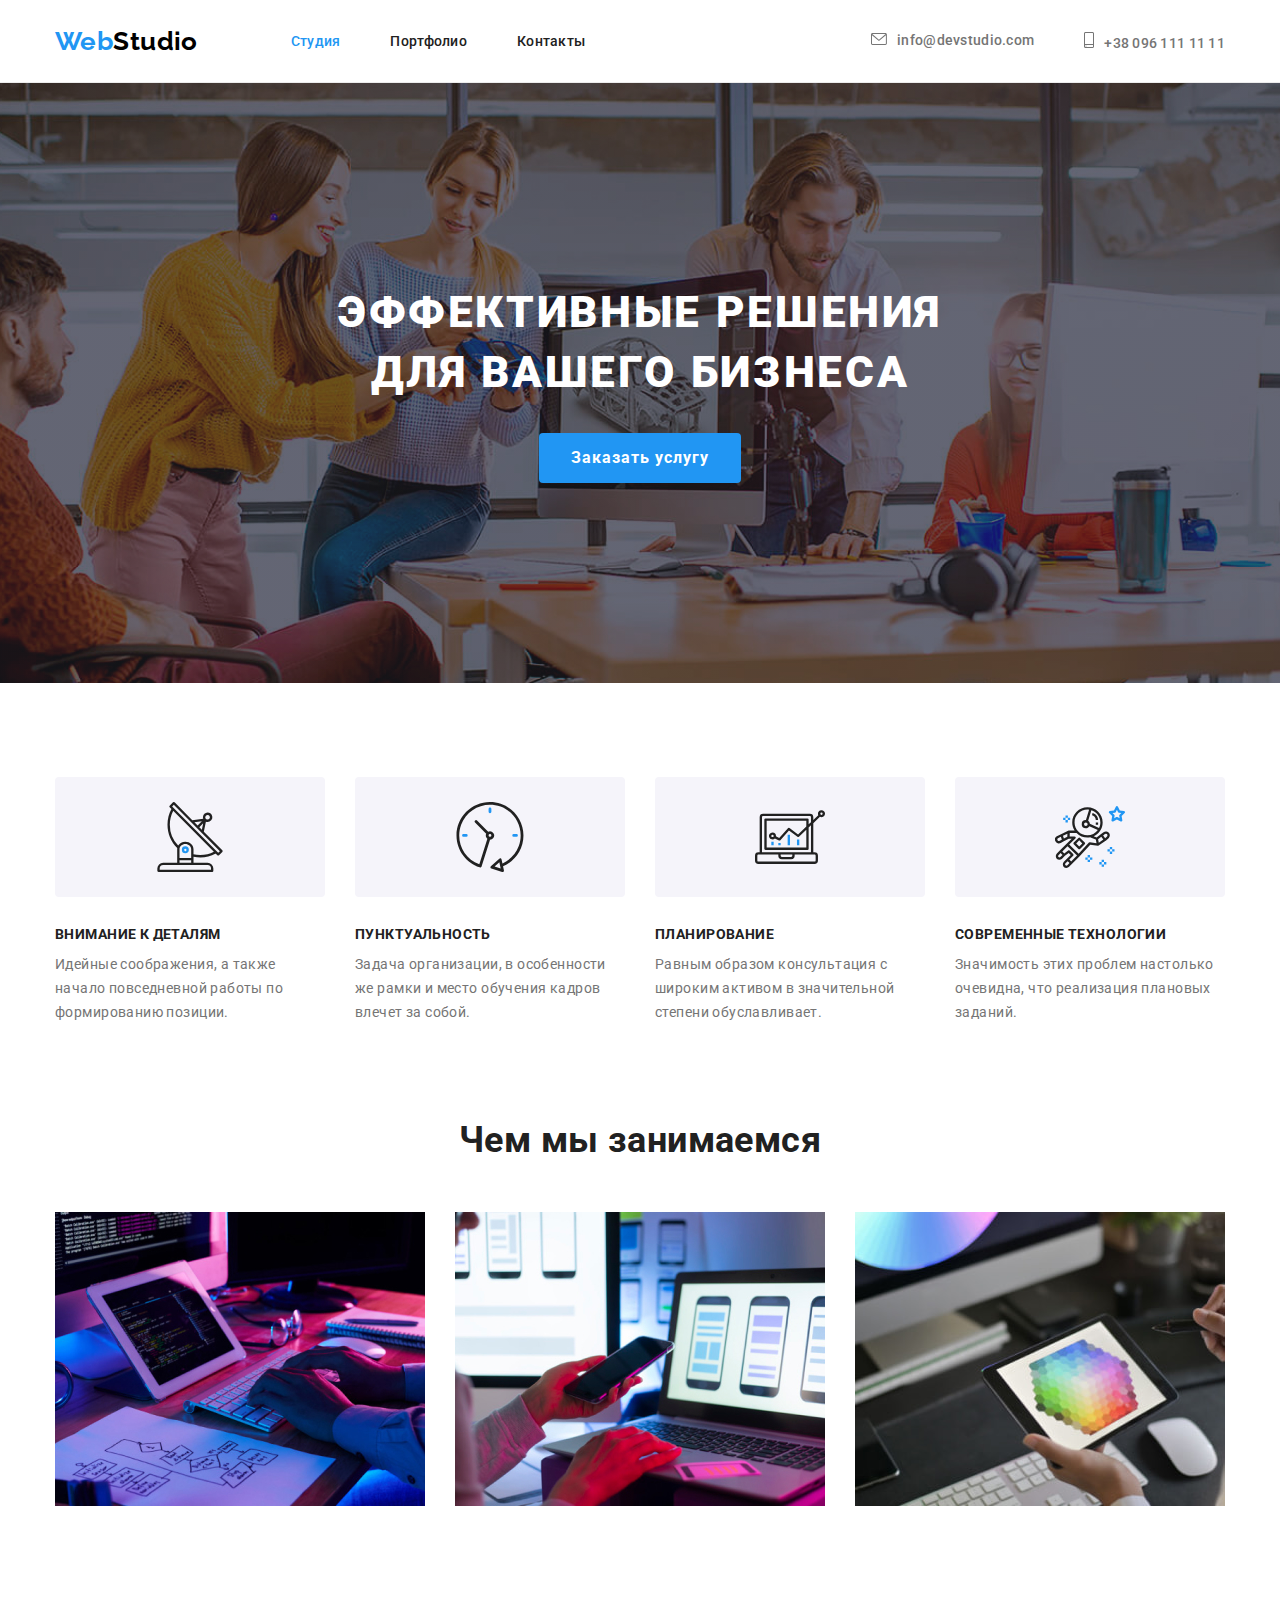
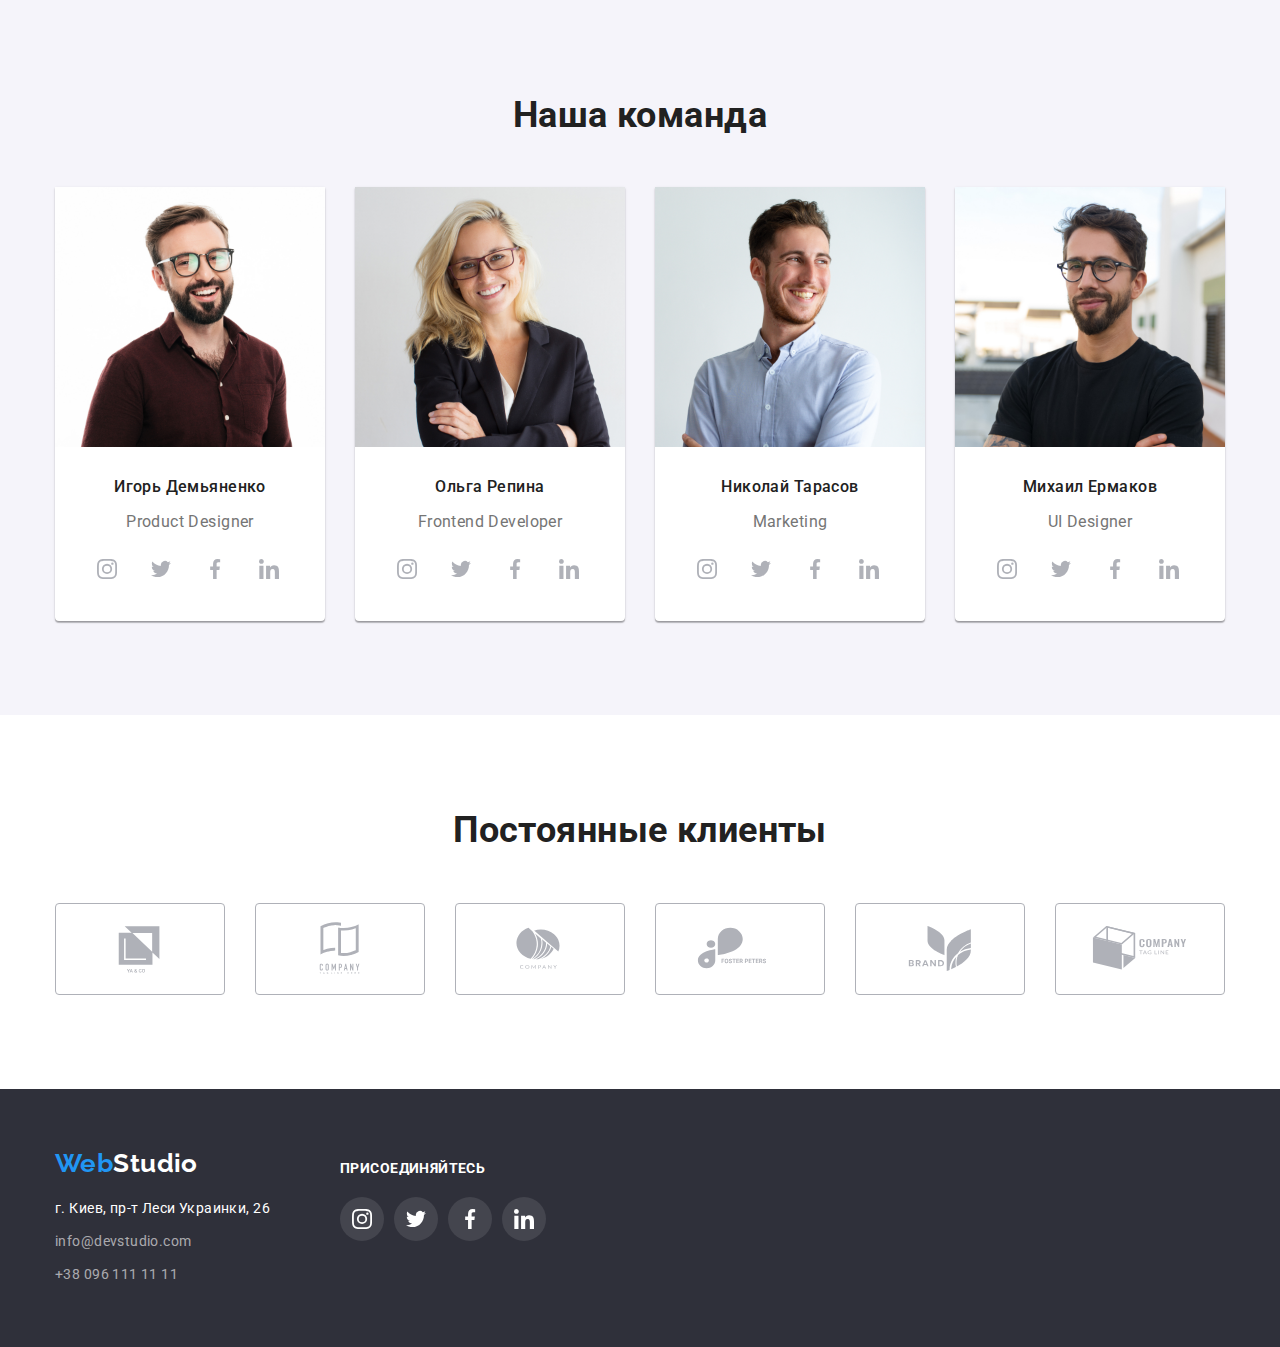
==== index.html @ 72c7c44a "Initial commit" ====
<!DOCTYPE html>
<html lang="ru">

<head>
  <meta charset="UTF-8" />
  <meta http-equiv="X-UA-Compatible" content="IE=edge" />
  <meta name="viewport" content="width=device-width, initial-scale=1.0" />
  <title lang="en">WebStudio</title>
  <link rel="preconnect" href="https://fonts.googleapis.com" />
  <link rel="preconnect" href="https://fonts.gstatic.com" crossorigin />
  <link href="https://fonts.googleapis.com/css2?family=Raleway:wght@700&family=Roboto:wght@400;500;700;900&display=swap"
    rel="stylesheet" />
  <link rel="stylesheet"
    href="https://cdnjs.cloudflare.com/ajax/libs/modern-normalize/1.1.0/modern-normalize.min.css" />
  <link rel="stylesheet" href="./css/styles.css" />
</head>

<body>
  <header class="header">
    <div class="container main-nav">
      <a class="logo" lang="en" href="./index.html"><span class="logo-body">Web</span>Studio</a>
      <nav>
        <ul class="site-nav list">
          <li class="site-nav-item">
            <a class="link-nav link current" href="./index.html">Студия</a>
          </li>
          <li class="site-nav-item">
            <a class="link-nav link" href="./portfolio.html">Портфолио</a>
          </li>
          <li class="site-nav-item">
            <a class="link-nav link" href="#">Контакты</a>
          </li>
        </ul>
      </nav>

      <ul class="contact-nav list">
        <li class="contact-nav-item">
          <a class="link-cont link" lang="en" href="mailto:info@devstudio.com">
            <svg class="contact-icon" width="16px" height="12px">
              <use href="./images/SVG/icons.svg#envelope"></use>
            </svg>info@devstudio.com</a>
        </li>
        <li class="contact-nav-item">
          <a class="link-cont link" href="tel:+380961111111"><svg class="contact-icon" width="10px" height="16px">
              <use href="./images/SVG/icons.svg#smartphon"></use>
            </svg>+38 096 111 11 11</a>
        </li>
      </ul>
    </div>
  </header>

  <main>
    <section class="hero overlay">
      <div class="container">
        <h1 class="hero-title">Эффективные решения для вашего бизнеса</h1>
        <button type="button" class="btn">Заказать услугу</button>
      </div>
    </section>

    <section class="section">
      <div class="container">
        <h2 hidden>Особенности</h2>
        <ul class="feature list">
          <li class="feature-list">
            <div class="feature-cont">
              <svg class="feature-icon" width="70" height="70">
                <use href="./images/SVG/icons.svg#antenna"></use>
              </svg>
            </div>
            <h3 class="feature-title">Внимание к деталям</h3>
            <p class="feature-text">
              Идейные соображения, а также начало повседневной работы по формированию позиции.
            </p>
          </li>
          <li class="feature-list">
            <div class="feature-cont">
              <svg class="feature-icon" width="70" height="70">
                <use href="./images/SVG/icons.svg#clock"></use>
              </svg>
            </div>
            <h3 class="feature-title">Пунктуальность</h3>
            <p class="feature-text">
              Задача организации, в особенности же рамки и место обучения кадров влечет за собой.
            </p>
          </li>
          <li class="feature-list">
            <div class="feature-cont">
              <svg class="feature-icon" width="70" height="70">
                <use href="./images/SVG/icons.svg#diagram"></use>
              </svg>
            </div>
            <h3 class="feature-title">Планирование</h3>
            <p class="feature-text">
              Равным образом консультация с широким активом в значительной степени обуславливает.
            </p>
          </li>
          <li class="feature-list">
            <div class="feature-cont">
              <svg class="feature-icon" width="70" height="70">
                <use href="./images/SVG/icons.svg#astronaut"></use>
              </svg>
            </div>
            <h3 class="feature-title">Современные технологии</h3>
            <p class="feature-text">
              Значимость этих проблем настолько очевидна, что реализация плановых заданий.
            </p>
          </li>
        </ul>
      </div>
    </section>

    <section class="section half">
      <div class="container">
        <h2 class="work-title">Чем мы занимаемся</h2>
        <ul class="work list">
          <li class="work-list">
            <img class="work-img" src="./images/desk.jpg" alt="рабочий стол" width="370" />
          </li>
          <li class="work-list">
            <img class="work-img" src="./images/notebook.jpg" alt="ноутбук" width="370" />
          </li>
          <li class="work-list">
            <img class="work-img" src="./images/ipad.jpg" alt="планшет" width="370" />
          </li>
        </ul>
      </div>
    </section>

    <section class="section teams">
      <div class="container">
        <h2 class="team-title">Наша команда</h2>
        <ul class="team list">
          <li>
            <div class="team-box">
              <img class="team-foto" src="./images/participant.jpg" alt="Мужчина" width="270" height="260" />
              <div class="team-name">
                <h3 class="section-team-title">Игорь Демьяненко</h3>
                <p class="team-text" lang="en">Product Designer</p>
                <ul class="team-social list">
                  <li class="team-social-list">
                    <a class="team-social-link" href="#" target="_blank" rel="noopener noreferrer"
                      aria-label="instagram">
                      <svg class="team-social-icon">
                        <use href="./images/SVG/icons.svg#instagram"></use>
                      </svg></a>
                  </li>
                  <li class="team-social-list">
                    <a class="team-social-link" href="#" target="_blank" rel="noopener noreferrer" aria-label="twitter">
                      <svg class="team-social-icon">
                        <use href="./images/SVG/icons.svg#twitter"></use>
                      </svg></a>
                  </li>
                  <li class="team-social-list">
                    <a class="team-social-link" href="#" target="_blank" rel="noopener noreferrer"
                      aria-label="facebook">
                      <svg class="team-social-icon">
                        <use href="./images/SVG/icons.svg#facebook"></use>
                      </svg></a>
                  </li>
                  <li class="team-social-list">
                    <a class="team-social-link" href="#" target="_blank" rel="noopener noreferrer"
                      aria-label="linkedin">
                      <svg class="team-social-icon">
                        <use href="./images/SVG/icons.svg#linkedin"></use>
                      </svg></a>
                  </li>
                </ul>
              </div>
            </div>
          </li>
          <li>
            <div class="team-box">
              <img class="team-foto" src="./images/participant1.jpg" alt="Женшина" width="270" height="260" />
              <div class="team-name">
                <h3 class="section-team-title">Ольга Репина</h3>
                <p class="team-text" lang="en">Frontend Developer</p>
                <ul class="team-social list">
                  <li class="team-social-list">
                    <a class="team-social-link" href="#" target="_blank" rel="noopener noreferrer"
                      aria-label="instagram">
                      <svg class="team-social-icon">
                        <use href="./images/SVG/icons.svg#instagram"></use>
                      </svg></a>
                  </li>
                  <li class="team-social-list">
                    <a class="team-social-link" href="#" target="_blank" rel="noopener noreferrer" aria-label="twitter">
                      <svg class="team-social-icon">
                        <use href="./images/SVG/icons.svg#twitter"></use>
                      </svg></a>
                  </li>
                  <li class="team-social-list">
                    <a class="team-social-link" href="#" target="_blank" rel="noopener noreferrer"
                      aria-label="facebook">
                      <svg class="team-social-icon">
                        <use href="./images/SVG/icons.svg#facebook"></use>
                      </svg></a>
                  </li>
                  <li class="team-social-list">
                    <a class="team-social-link" href="#" target="_blank" rel="noopener noreferrer"
                      aria-label="linledin">
                      <svg class="team-social-icon">
                        <use href="./images/SVG/icons.svg#linkedin"></use>
                      </svg></a>
                  </li>
                </ul>
              </div>
            </div>
          </li>
          <li>
            <div class="team-box">
              <img class="team-foto" src="./images/participant2.jpg" alt="Мужчина" width="270" height="260" />
              <div class="team-name">
                <h3 class="section-team-title">Николай Тарасов</h3>
                <p class="team-text" lang="en">Marketing</p>
                <ul class="team-social list">
                  <li class="team-social-list">
                    <a class="team-social-link" href="#" target="_blank" rel="noopener noreferrer"
                      aria-label="instagram">
                      <svg class="team-social-icon">
                        <use href="./images/SVG/icons.svg#instagram"></use>
                      </svg></a>
                  </li>
                  <li class="team-social-list">
                    <a class="team-social-link" href="#" target="_blank" rel="noopener noreferrer" aria-label="twitter">
                      <svg class="team-social-icon">
                        <use href="./images/SVG/icons.svg#twitter"></use>
                      </svg></a>
                  </li>
                  <li class="team-social-list">
                    <a class="team-social-link" href="#" target="_blank" rel="noopener noreferrer"
                      aria-label="facebook">
                      <svg class="team-social-icon">
                        <use href="./images/SVG/icons.svg#facebook"></use>
                      </svg></a>
                  </li>
                  <li class="team-social-list">
                    <a class="team-social-link" href="#" target="_blank" rel="noopener noreferrer"
                      aria-label="linkedin">
                      <svg class="team-social-icon">
                        <use href="./images/SVG/icons.svg#linkedin"></use>
                      </svg></a>
                  </li>
                </ul>
              </div>
            </div>
          </li>
          <li>
            <div class="team-box">
              <img class="team-foto" src="./images/participant3.jpg" alt="Мужчина" width="270" height="260" />
              <div class="team-name">
                <h3 class="section-team-title">Михаил Ермаков</h3>
                <p class="team-text" lang="en">UI Designer</p>
                <ul class="team-social list">
                  <li class="team-social-list">
                    <a class="team-social-link" href="#" target="_blank" rel="noopener noreferrer"
                      aria-label="instagram">
                      <svg class="team-social-icon">
                        <use href="./images/SVG/icons.svg#instagram"></use>
                      </svg></a>
                  </li>
                  <li class="team-social-list">
                    <a class="team-social-link" href="#" target="_blank" rel="noopener noreferrer" aria-label="twitter">
                      <svg class="team-social-icon">
                        <use href="./images/SVG/icons.svg#twitter"></use>
                      </svg></a>
                  </li>
                  <li class="team-social-list">
                    <a class="team-social-link" href="#" target="_blank" rel="noopener noreferrer"
                      aria-label="facebook">
                      <svg class="team-social-icon">
                        <use href="./images/SVG/icons.svg#facebook"></use>
                      </svg></a>
                  </li>
                  <li class="team-social-list">
                    <a class="team-social-link" href="#" target="_blank" rel="noopener noreferrer"
                      aria-label="linkedin">
                      <svg class="team-social-icon">
                        <use href="./images/SVG/icons.svg#linkedin"></use>
                      </svg></a>
                  </li>
                </ul>
              </div>
            </div>
          </li>
        </ul>
      </div>
    </section>

    <section class="section">
      <div class="container">
        <h2 class="customer-title">Постоянные клиенты</h2>
        <ul class="customer list">
          <li class="customer-list">
            <a href="#" class="customer-link"><svg class="customer-icon">
                <use href="./images/SVG/icons.svg#customer"></use>
              </svg></a>
          </li>
          <li class="customer-list">
            <a href="#" class="customer-link"><svg class="customer-icon">
                <use href="./images/SVG/icons.svg#customer1"></use>
              </svg></a>
          </li>
          <li class="customer-list">
            <a href="#" class="customer-link"><svg class="customer-icon">
                <use href="./images/SVG/icons.svg#customer2"></use>
              </svg></a>
          </li>
          <li class="customer-list">
            <a href="#" class="customer-link"><svg class="customer-icon">
                <use href="./images/SVG/icons.svg#customer3"></use>
              </svg></a>
          </li>
          <li class="customer-list">
            <a href="#" class="customer-link"><svg class="customer-icon">
                <use href="./images/SVG/icons.svg#customer4"></use>
              </svg></a>
          </li>
          <li class="customer-list">
            <a href="#" class="customer-link"><svg class="customer-icon">
                <use href="./images/SVG/icons.svg#customer5"></use>
              </svg></a>
          </li>
        </ul>
      </div>
    </section>
  </main>

  <footer class="footer list">
    <div class="container">
      <div class="display">
        <div class="footer-cont">
          <a class="logo-footer" lang="en" href="./index.html"><span class="logo-body">Web</span>Studio</a>
          <address class="address">
            <ul class="address-link list">
              <li class="footer-con">
                <a class="footer-street">г. Киев, пр-т Леси Украинки, 26</a>
              </li>

              <li class="footer-con">
                <a class="footer-contact" lang="en" href="mailto:info@devstudio.com">info@devstudio.com</a>
              </li>
              <li><a class="footer-contact" href="tel:+380961111111">+38 096 111 11 11</a></li>
            </ul>
          </address>
        </div>

        <div>
          <h3 class="footer-title">присоединяйтесь</h3>
          <ul class="social list">
            <li class="social-list">
              <a class="social-link" href="#" target="_blank" rel="noopener noreferrer" aria-label="instagram">
                <svg class="footer-social-icon">
                  <use href="./images/SVG/icons.svg#instagram"></use>
                </svg></a>
            </li>
            <li class="social-list">
              <a class="social-link" href="#" target="_blank" rel="noopener noreferrer" aria-label="twitter">
                <svg class="footer-social-icon">
                  <use href="./images/SVG/icons.svg#twitter"></use>
                </svg></a>
            </li>
            <li class="social-list">
              <a class="social-link" href="#" target="_blank" rel="noopener noreferrer" aria-label="facebook">
                <svg class="footer-social-icon">
                  <use href="./images/SVG/icons.svg#facebook"></use>
                </svg></a>
            </li>
            <li class="social-list">
              <a class="social-link" href="#" target="_blank" rel="noopener noreferrer" aria-label="linkedin">
                <svg class="footer-social-icon">
                  <use href="./images/SVG/icons.svg#linkedin"></use>
                </svg></a>
            </li>
          </ul>
        </div>
      </div>
    </div>
  </footer>
</body>

</html>
---- css/styles.css ----
:root {
  --primery-bg-color: #ffffff;
  --footer-bgr-color: #2f303a;
  --accent-color: #2196f3;
  --team-bgr-color: #f5f4fa;
  --tittle-color: #212121;
  --text-color: #757575;
  --footer-text-color: rgba(255, 255, 255, 0.6);
  --button-bgr-color: #188ce8;
  --portfolio-border-color: #eeeeee;
  --header-border-color: #ececec;
}

body {
  background-color: var(--primery-bg-color);
  color: var(--text-color);
  font-family: 'Roboto', sans-serif;
  font-size: 14px;
  letter-spacing: 0.03em;
}

.container {
  width: 1200px;
  margin: 0 auto;
  padding-left: 15px;
  padding-right: 15px;
}

.list {
  margin: 0;
  padding: 0;

  list-style: none;
}

.section {
  padding-top: 94px;
  padding-bottom: 94px;
}

.half {
  padding-top: 0;
}

/* header */

.header {
  border-bottom: 1px solid var(--header-border-color);
}

.main-nav {
  display: flex;
  align-items: center;
}

.logo {
  margin-right: 93px;

  color: #000000;
  font-family: 'Raleway';
  font-weight: 700;
  font-size: 26px;
  line-height: 1.1;
  text-decoration: none;
}

.logo-body {
  color: var(--accent-color);
}
/* Навигация сайта */
.site-nav {
  display: flex;
}

.site-nav-item:not(:last-child) {
  margin-right: 50px;
}

.link-nav {
  display: block;
  padding-top: 34px;
  padding-bottom: 33px;
}

.site-nav .link {
  color: var(--tittle-color);
  text-decoration: none;
  font-weight: 500;
  line-height: 1.1;
  letter-spacing: 0.02em;
}

.link-nav:hover,
.link-nav:focus {
  color: var(--accent-color);
}

.site-nav .link.current {
  color: var(--accent-color);
}

.contact-nav {
  display: flex;
  margin-left: auto;
}

.link-cont {
  padding-top: 34px;
  padding-bottom: 33px;
}

.contact-nav-item:not(:last-child) {
  margin-right: 50px;
}

.contact-nav .link {
  color: var(--text-color);
  text-decoration: none;
  font-weight: 500;
  line-height: 1.1;
  letter-spacing: 0.02em;
}

.contact-icon {
  margin-right: 10px;

  fill: currentColor;
}

/* Навигация контактов */
.link-cont:hover,
.link-cont:focus {
  color: var(--accent-color);
}

.contact-icon:hover,
.contact-icon:focus {
  fill: currentColor;
}
/* Шапка сайта */

/* Sections */

.hero {
  padding-top: 200px;
  padding-bottom: 200px;

  text-align: center;

  background-color: var(--footer-bgr-color);
}

.overlay {
  max-width: 1600px;
  margin-left: auto;
  margin-right: auto;

  background-image: linear-gradient(to right, rgba(47, 48, 58, 0.4), rgba(47, 48, 58, 0.4)),
    url(../images/overlay.jpg);
  background-position: center;
  background-repeat: no-repeat;
  background-size: 1600px;
}

.hero-title {
  margin: auto;
  width: 689px;
  margin-top: 0;
  margin-bottom: 30px;

  color: var(--primery-bg-color);
  text-transform: uppercase;
  font-weight: 900;
  font-size: 44px;
  line-height: 1.36;
  letter-spacing: 0.06em;
}

.feature {
  display: flex;
  justify-content: space-between;
}

.feature-list {
  width: 270px;
}

.feature-cont {
  display: flex;
  justify-content: center;
  align-items: center;
  margin-bottom: 30px;
  height: 120px;

  background-color: var(--team-bgr-color);
  border-radius: 4px;
}

.feature-title {
  margin-bottom: 10px;
  margin-top: 0;

  color: var(--tittle-color);
  text-transform: uppercase;
  font-weight: 700;
  font-size: 14px;
  line-height: 1.1;
}

.feature-text {
  margin-top: 0;
  margin-bottom: 0;

  font-size: 14px;
  line-height: 1.71;
}

.work {
  display: flex;
  justify-content: space-between;
}

.work-title {
  margin-top: 0;
  margin-bottom: 50px;

  color: var(--tittle-color);
  font-weight: 700;
  font-size: 36px;
  line-height: 1.2;
  text-align: center;
}

.work-img {
  display: block;
}

.team {
  display: flex;
  justify-content: space-between;
}

.teams {
  background-color: var(--team-bgr-color);
}

.team-title {
  margin-top: 0;
  margin-bottom: 50px;

  color: var(--tittle-color);
  font-weight: 700;
  font-size: 36px;
  line-height: 1.2;
  text-align: center;
}

.team-foto {
  display: block;
  margin-top: 0px;
}

.team-box {
  background-color: var(--primery-bg-color);
  border-radius: 0px 0px 4px 4px;
  box-shadow: 0px 1px 3px rgba(0, 0, 0, 0.12), 0px 1px 1px rgba(0, 0, 0, 0.14),
    0px 2px 1px rgba(0, 0, 0, 0.2);
}

.team-name {
  padding-top: 30px;
  padding-bottom: 30px;
}

.section-team-title {
  margin-top: 0;

  color: var(--tittle-color);
  font-family: 'Roboto';
  font-style: normal;
  font-weight: 500;
  font-size: 16px;
  line-height: 1.2;
  text-align: center;
}

.team-text {
  margin-top: 0px;
  margin-bottom: 16px;

  font-size: 16px;
  line-height: 1.2;
  text-align: center;
}

.team-social {
  display: flex;
  width: 44px;
  height: 44px;
  margin-left: 30px;
}

.team-social-list {
  margin-right: 10px;
}

.team-social-list:last-child {
  margin-right: 0;
}

.team-social-link {
  display: block;
  width: 44px;
  height: 44px;
  padding: 12px;

  background-color: rgba(255, 255, 255, 0.1);
  border-radius: 50%;
}

.team-social-icon {
  width: 20px;
  height: 20px;

  fill: #afb1b8;
}

.team-social-link:hover,
.team-social-link:focus {
  background-color: var(--accent-color);
}

.team-social-link:hover .team-social-icon,
.team-social-link:focus .team-social-icon {
  fill: var(--primery-bg-color);
}
/* Клиенты */

.customer-title {
  margin-top: 0;
  margin-bottom: 50px;

  color: var(--tittle-color);
  font-weight: 700;
  font-size: 36px;
  line-height: 1.2;
  text-align: center;
}

.customer {
  display: flex;
  margin: 0;
}

.customer-list {
  margin-right: 30px;
}

.customer-list:last-child {
  margin-right: 0px;
}

.customer-link {
  display: flex;
  justify-content: center;
  align-items: center;
  width: 170px;
  height: 92px;

  border: 1px solid #afb1b8;
  border-radius: 4px;
}

.customer-icon {
  fill: #afb1b8;
  width: 106px;
  height: 60px;
}

.customer-link:hover,
.customer-link:focus {
  border: 1px solid var(--accent-color);
}

.customer-link:hover .customer-icon,
.customer-link:focus .customer-icon {
  fill: var(--accent-color);
}

/* ФУТЕР */
.display {
  display: flex;
}

.footer {
  padding-top: 60px;
  padding-bottom: 60px;

  background-color: var(--footer-bgr-color);
}

.logo-footer {
  display: inline-block;
  margin-bottom: 20px;

  color: var(--primery-bg-color);
  font-family: 'Raleway';
  font-weight: 700;
  font-size: 26px;
  line-height: 1.1;
  text-decoration: none;
}

.footer-street {
  display: inline-block;

  color: var(--primery-bg-color);
  line-height: 1.7;
  font-style: normal;
}

.footer-contact {
  display: inline-block;

  color: var(--footer-text-color);
  text-decoration: none;
  line-height: 1.7;
  font-style: normal;
}

.footer-con {
  margin-bottom: 9px;
}

.footer-con:last-child {
  margin-bottom: 0;
}

.footer-address .footer-contact:hover,
.footer-address .footer-contact:focus {
  color: var(--accent-color);
}

.footer-cont {
  margin-right: 70px;
}

.footer-title {
  margin: 0;
  padding: 0;
  margin-bottom: 20px;
  margin-top: 12px;

  color: var(--primery-bg-color);
  font-weight: 700;
  font-size: 14px;
  line-height: 1.14;
  letter-spacing: 0.03em;
  text-transform: uppercase;
}

.social {
  display: flex;
  width: 44px;
  height: 44px;
}

.social-list {
  margin-right: 10px;
}

.social-list:last-child {
  margin-right: 0;
}

.social-link {
  display: block;
  width: 44px;
  height: 44px;
  padding: 12px;

  background-color: rgba(255, 255, 255, 0.1);
  border-radius: 50%;
}

.footer-social-icon {
  fill: var(--primery-bg-color);
  width: 20px;
  height: 20px;
}

.social-link:hover,
.social-link:focus {
  background-color: var(--accent-color);
}
/* ПОРТФОЛИО */

.portfolio {
  display: flex;
  flex-wrap: wrap;
  gap: 30px;
}

.btn-list:hover,
.btn-list:focus {
  box-shadow: 0px 1px 1px rgba(0, 0, 0, 0.12), 0px 4px 4px rgba(0, 0, 0, 0.06),
    1px 4px 6px rgba(0, 0, 0, 0.16);
}

.portfolio-list {
  flex-basis: calc((100% - 60px) / 3);
}

.portfolio-foto {
  display: block;
  margin-right: 0;
}

.portfolio-border {
  padding: 20px 24px;
  border: 1px solid var(--portfolio-border-color);
  border-top: none;

  text-align: left;

  background-color: var(--primery-bg-color);
}

.portfolio-title {
  margin-top: 0px;
  margin-bottom: 4px;

  color: var(--tittle-color);
  font-weight: 700;
  font-size: 18px;
  line-height: 2;
}

.portfolio-text {
  margin-top: 0px;
  margin-bottom: 0px;

  font-size: 16px;
  line-height: 2;
  color: var(--text-color);
}

.portfolio-list:hover {
  box-shadow: 0px 1px 1px rgba(0, 0, 0, 0.12), 0px 4px 4px rgba(0, 0, 0, 0.06),
    1px 4px 6px rgba(0, 0, 0, 0.16);
}
/* КНОПКИ */
.btn {
  border: 0px;
  border-radius: 4px;
  padding: 10px 32px;

  color: var(--primery-bg-color);
  font-family: 'Roboto', sans-serif;
  font-weight: 700;
  font-size: 16px;
  line-height: 1.9;
  letter-spacing: 0.06em;

  background-color: var(--accent-color);

  cursor: pointer;
}

.hero .btn:hover,
.hero .btn:focus {
  background-color: var(--button-bgr-color);
  box-shadow: 0px 4px 4px rgba(0, 0, 0, 0.15);
}

.button-nav {
  display: flex;
  margin-bottom: 50px;
  justify-content: center;
}

.button-nav .btn-list + .btn-list {
  margin-left: 8px;
}

.btn-portfolio {
  padding: 6px 22px;
  border: 0px;
  border-radius: 4px;

  color: var(--tittle-color);
  background-color: var(--team-bgr-color);
  cursor: pointer;
  font-family: 'Roboto';
  font-weight: 500;
  font-size: 16px;
  line-height: 1.6;
  text-align: center;
}

.button-nav .btn-portfolio:hover,
.button-nav .btn-portfolio:focus {
  color: var(--primery-bg-color);

  background-color: var(--accent-color);
  box-shadow: 0px 3px 1px rgba(0, 0, 0, 0.1), 0px 1px 2px rgba(0, 0, 0, 0.08),
    0px 2px 2px rgba(0, 0, 0, 0.12);
}
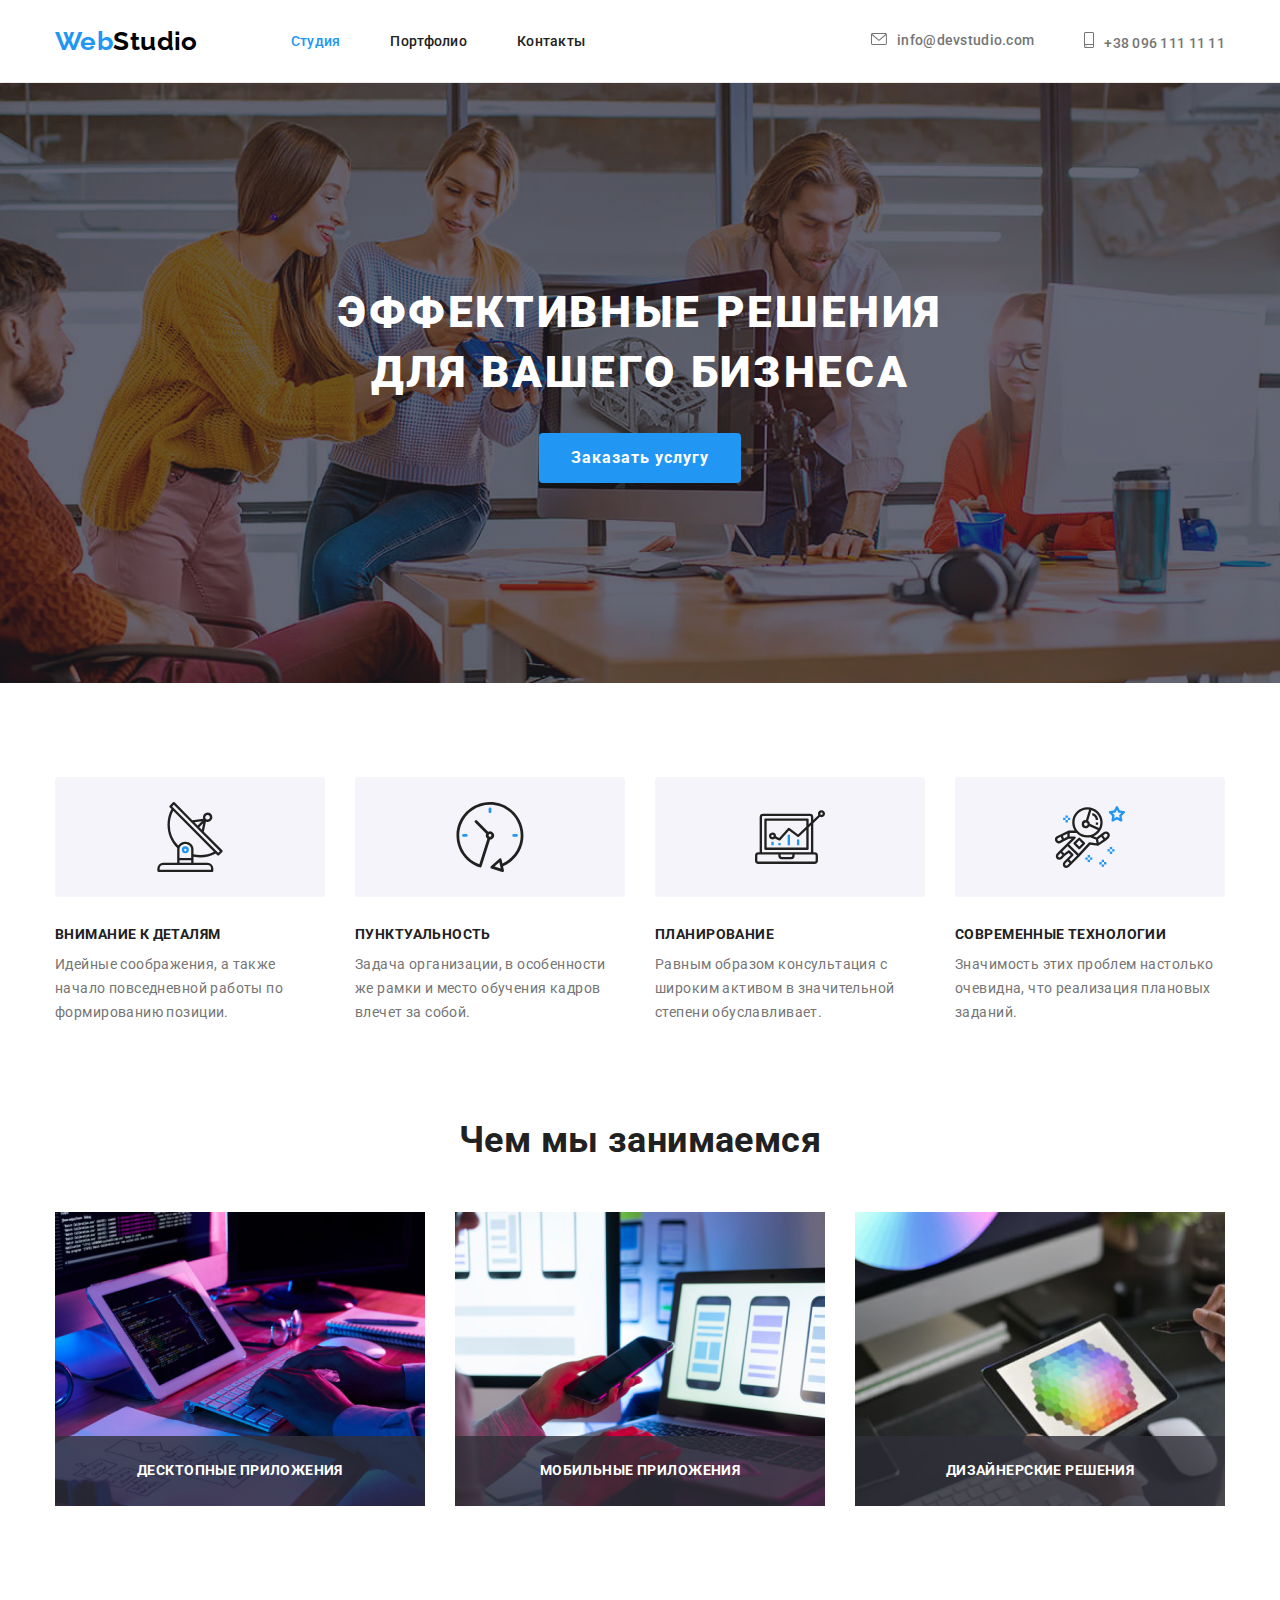
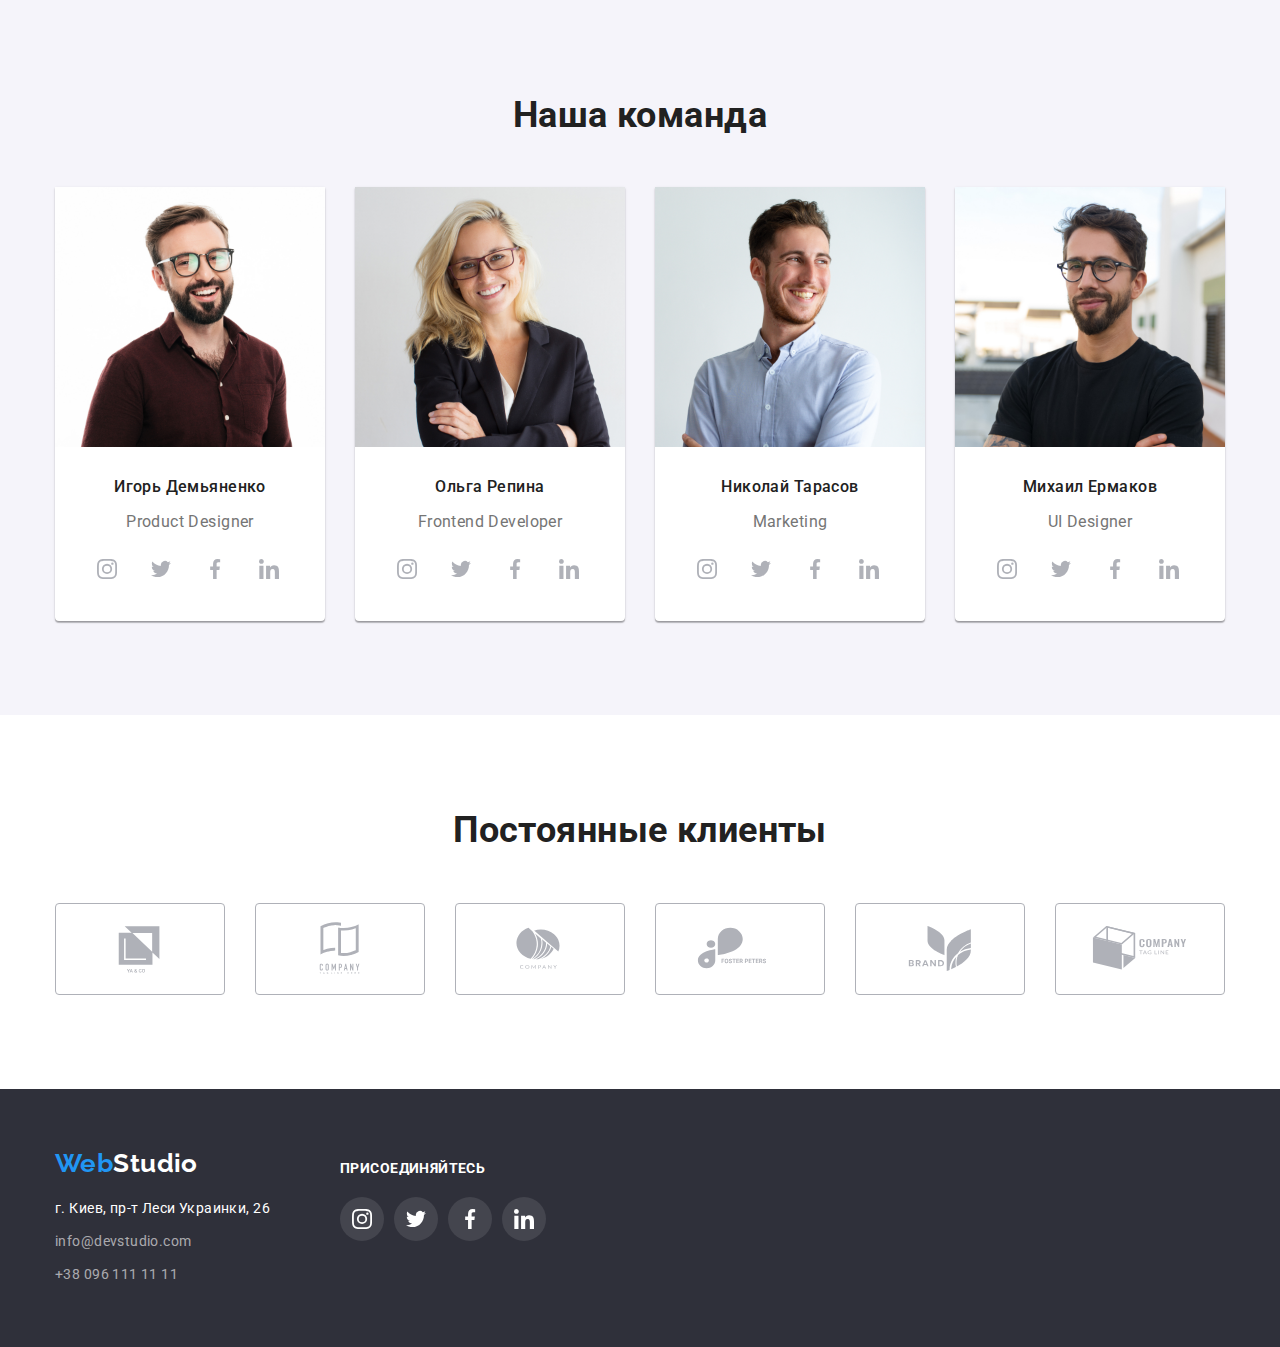
==== commit 2b7bd879: "Add positions for elements" ====
--- a/index.html
+++ b/index.html
@@ -115,12 +115,15 @@
         <ul class="work list">
           <li class="work-list">
             <img class="work-img" src="./images/desk.jpg" alt="рабочий стол" width="370" />
+            <h2 class="work-text">Десктопные приложения</h2>
           </li>
           <li class="work-list">
             <img class="work-img" src="./images/notebook.jpg" alt="ноутбук" width="370" />
+            <h2 class="work-text">Мобильные приложения</h2>
           </li>
           <li class="work-list">
             <img class="work-img" src="./images/ipad.jpg" alt="планшет" width="370" />
+            <h2 class="work-text">Дизайнерские решения</h2>
           </li>
         </ul>
       </div>
--- a/css/styles.css
+++ b/css/styles.css
@@ -220,6 +220,10 @@
   justify-content: space-between;
 }
 
+.work-list {
+  position: relative;
+}
+
 .work-title {
   margin-top: 0;
   margin-bottom: 50px;
@@ -233,6 +237,24 @@
 
 .work-img {
   display: block;
+}
+
+.work-text {
+  position: absolute;
+  margin: 0;
+  padding-top: 27px;
+  padding-bottom: 27px;
+  width: 370px;
+  bottom: 0;
+
+  font-weight: 700;
+  font-size: 14px;
+  line-height: 1.14;
+  text-align: center;
+  text-transform: uppercase;
+  color: #ffffff;
+
+  background-color: rgba(47, 48, 58, 0.8);
 }
 
 .team {
@@ -511,9 +533,28 @@
   flex-basis: calc((100% - 60px) / 3);
 }
 
+.portfolio-thumb {
+  position: relative;
+}
+
 .portfolio-foto {
   display: block;
   margin-right: 0;
+}
+
+.portfolio-thumb-title {
+  position: absolute;
+  margin: 0;
+  padding: 63px 24px;
+  bottom: 0;
+  height: 100%;
+
+  font-weight: 400;
+  font-size: 18px;
+  line-height: 1.28;
+  color: #ffffff;
+
+  background-color: rgba(33, 150, 243, 0.9);
 }
 
 .portfolio-border {
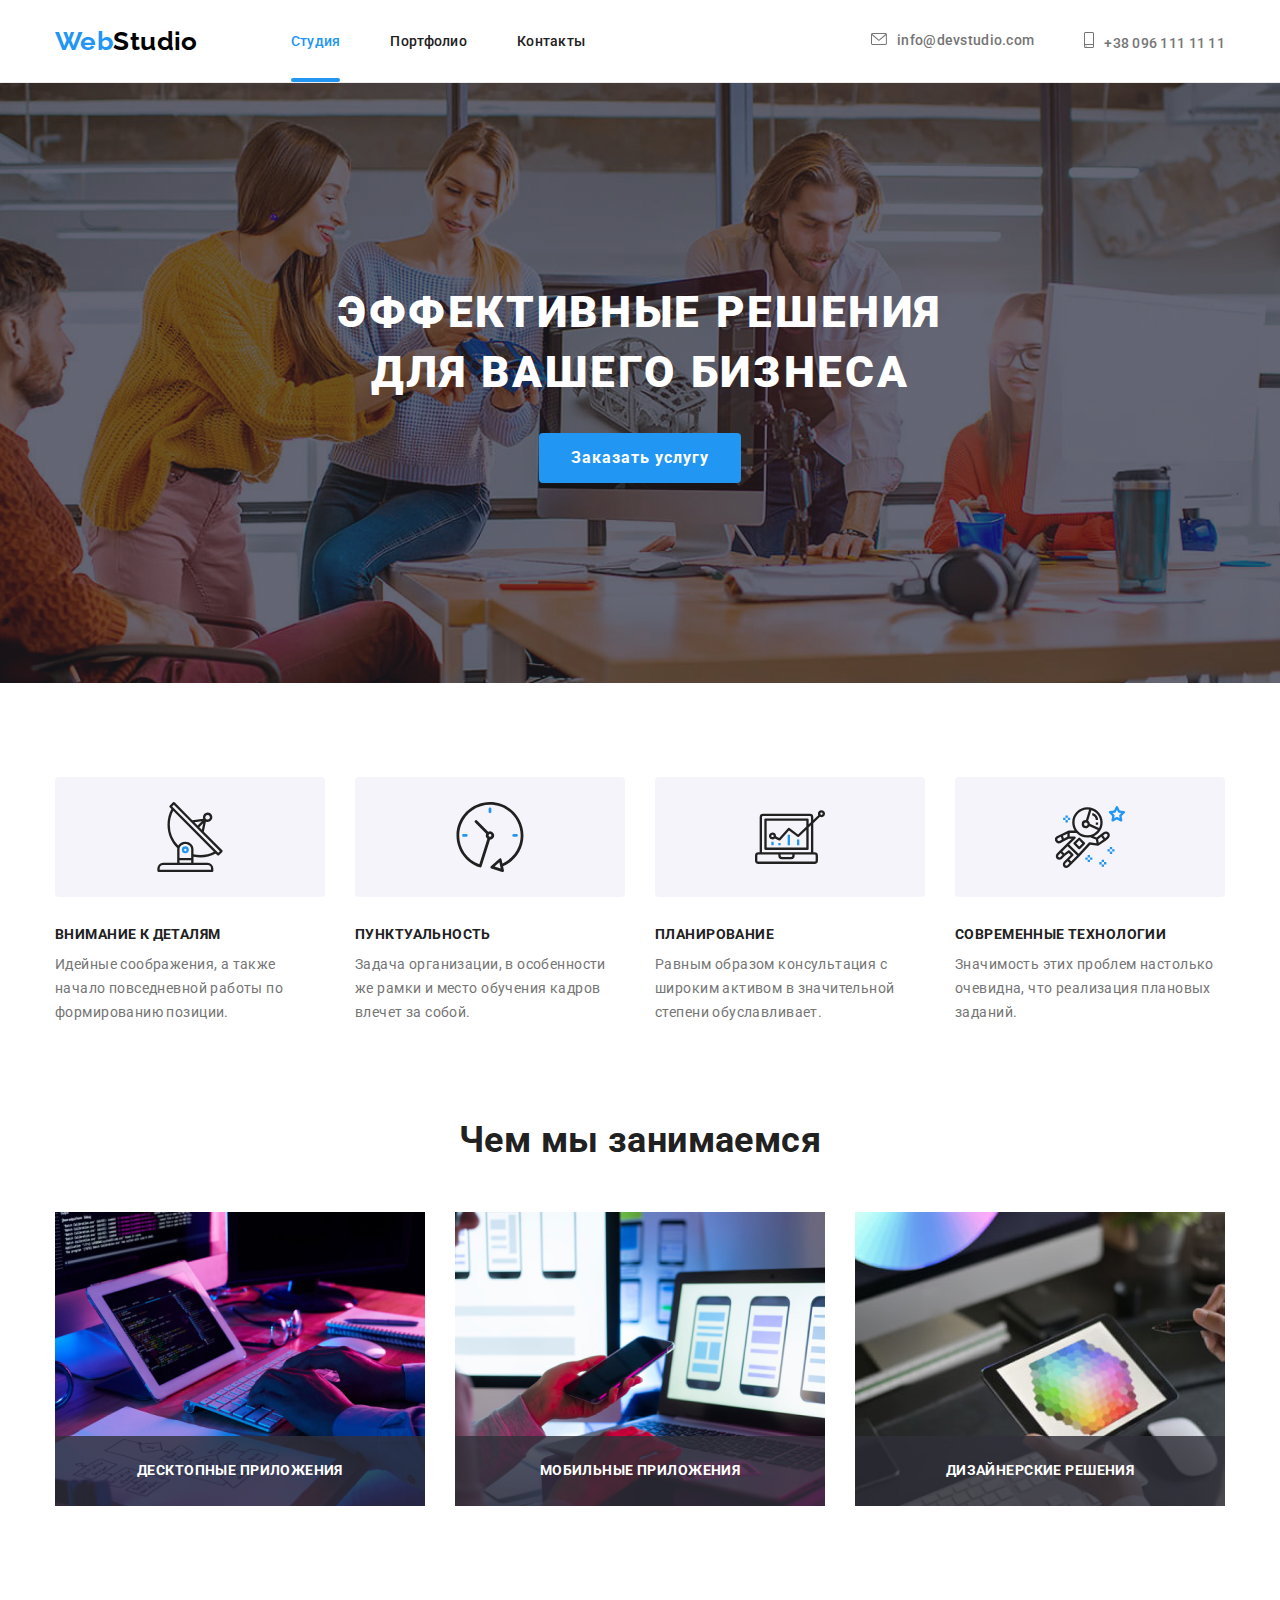
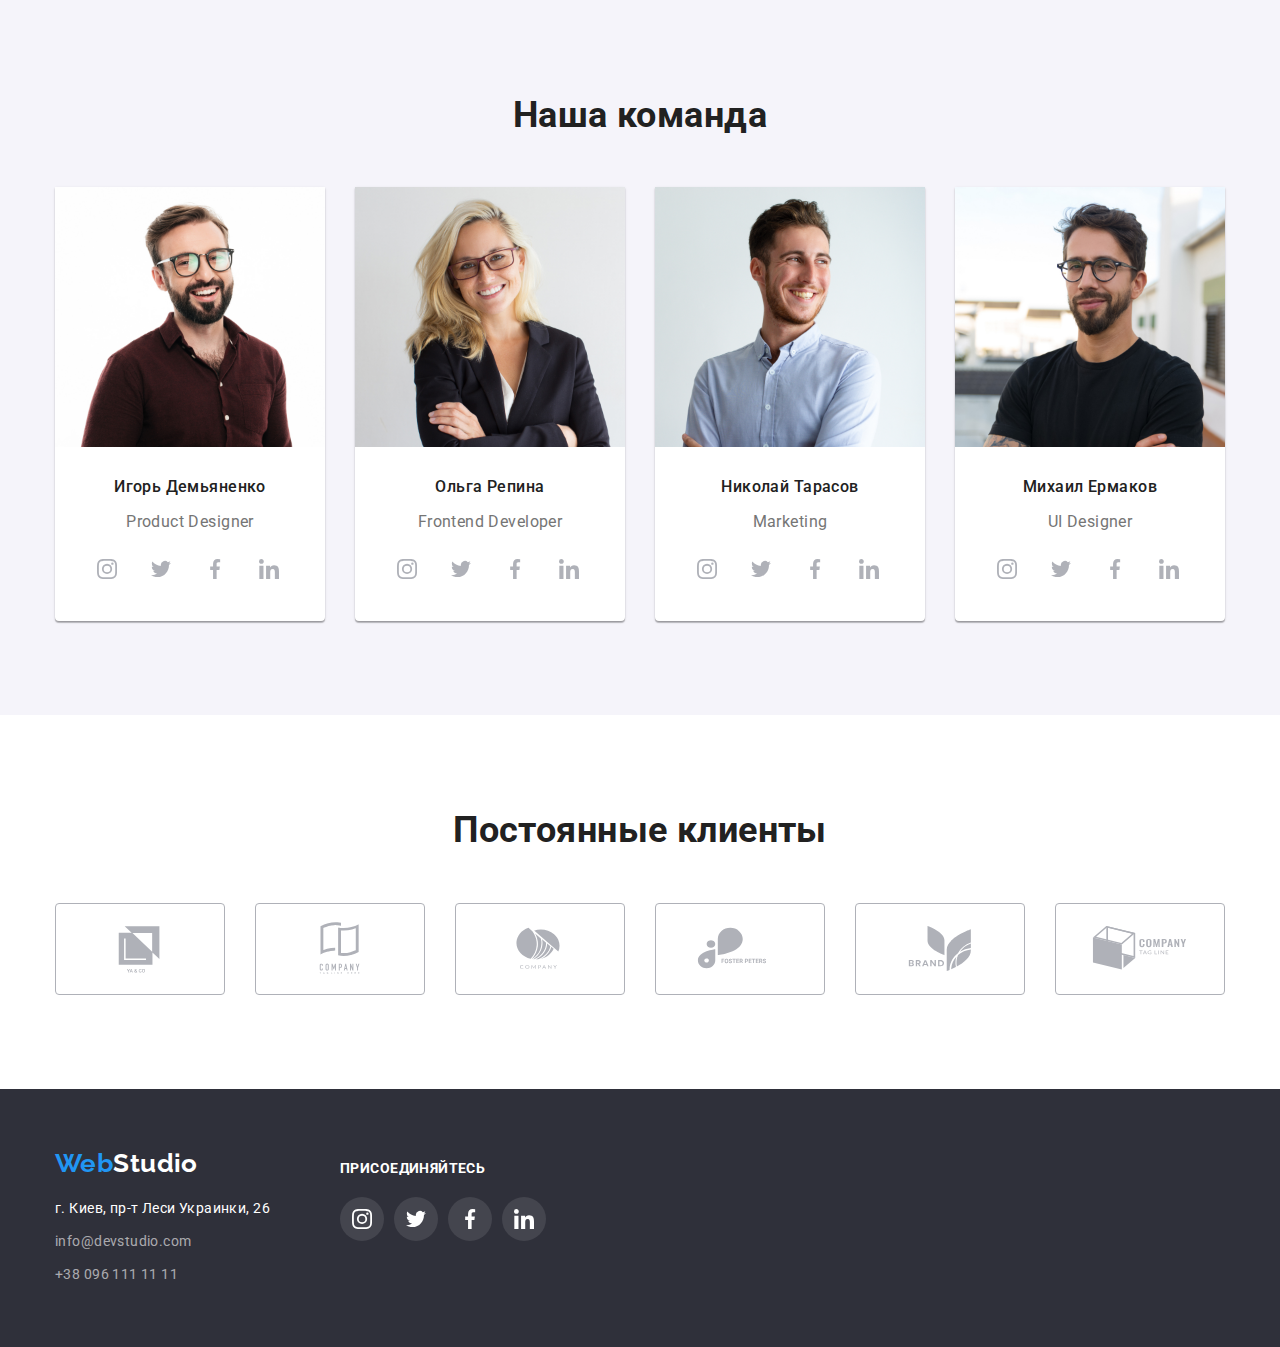
==== commit 5ebf762a: "ADD modal window" ====
--- a/index.html
+++ b/index.html
@@ -379,6 +379,15 @@
       </div>
     </div>
   </footer>
+
+  <!-- Modal window -->
+  <div class="backdrop is-hidden">
+    <div class="modal">
+      <button class="modal-btn" type="button"><svg>
+          <use></use>
+        </svg></button>
+    </div>
+  </div>
 </body>
 
 </html>--- a/css/styles.css
+++ b/css/styles.css
@@ -77,9 +77,23 @@
 }
 
 .link-nav {
+  position: relative;
   display: block;
   padding-top: 34px;
   padding-bottom: 33px;
+}
+
+.current::after {
+  position: absolute;
+  content: '';
+  bottom: 0;
+  left: 0;
+
+  width: 100%;
+  height: 4px;
+
+  border-radius: 2px;
+  background-color: var(--accent-color);
 }
 
 .site-nav .link {
@@ -542,12 +556,17 @@
   margin-right: 0;
 }
 
+.portfolio-list:hover .portfolio-thumb-title {
+  opacity: 1;
+}
+
 .portfolio-thumb-title {
   position: absolute;
   margin: 0;
   padding: 63px 24px;
   bottom: 0;
   height: 100%;
+  opacity: 0;
 
   font-weight: 400;
   font-size: 18px;
@@ -647,3 +666,53 @@
   box-shadow: 0px 3px 1px rgba(0, 0, 0, 0.1), 0px 1px 2px rgba(0, 0, 0, 0.08),
     0px 2px 2px rgba(0, 0, 0, 0.12);
 }
+
+/* Modal window */
+.backdrop {
+  position: fixed;
+  top: 0;
+  left: 0;
+  width: 100%;
+  height: 100%;
+
+  background-color: rgba(0, 0, 0, 0.2);
+}
+
+.backdrop.is-hidden {
+  opacity: 0;
+  pointer-events: none;
+}
+
+.modal {
+  position: relative;
+  width: 528px;
+  height: 536px;
+
+  top: 50%;
+  left: 50%;
+  transform: translate(-50%, -50%);
+
+  background-color: var(--primery-bg-color);
+  box-shadow: 0px 1px 3px rgba(0, 0, 0, 0.12), 0px 1px 1px rgba(0, 0, 0, 0.14),
+    0px 2px 1px rgba(0, 0, 0, 0.2);
+  border-radius: 4px;
+}
+
+.modal-btn {
+  float: right;
+
+  margin-top: 8px;
+  margin-right: 8px;
+  padding: 0;
+  width: 30px;
+  height: 30px;
+
+  cursor: pointer;
+
+  border: 1px solid rgba(0, 0, 0, 0.1);
+  border-radius: 50%;
+  background-color: var(--primery-bg-color);
+}
+
+.modal-img {
+}
